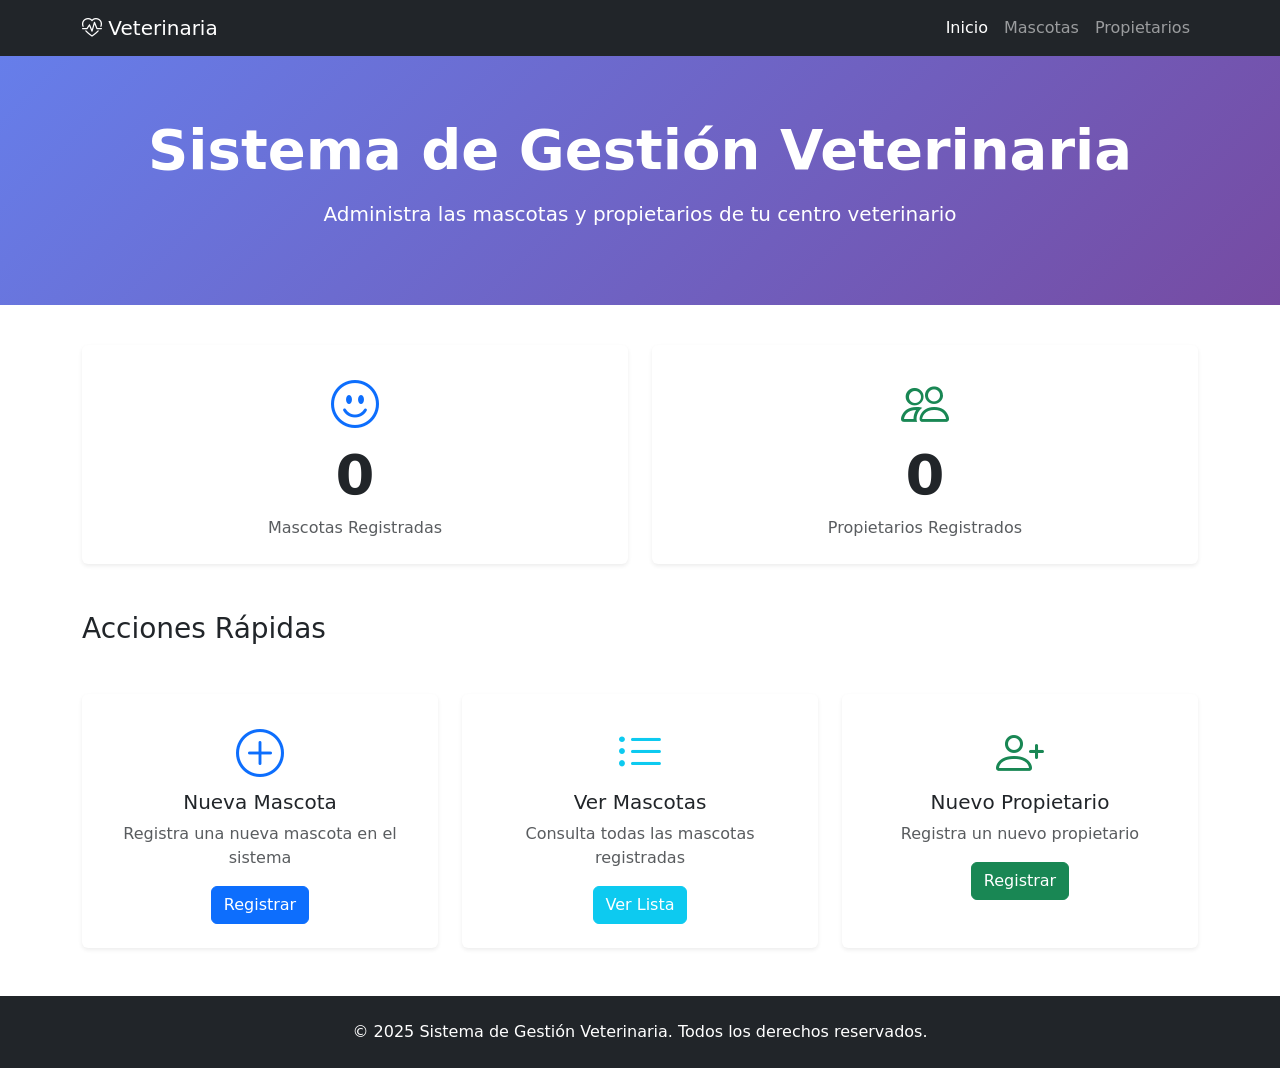
==== sistemadegestiondecentroveterinario/src/main/resources/templates/index.html @ e66d00eb "Terminacion del proyecto" ====
<!DOCTYPE html>
<html lang="es" xmlns:th="http://www.thymeleaf.org">
<head>
    <meta charset="UTF-8">
    <meta name="viewport" content="width=device-width, initial-scale=1.0">
    <title>Sistema de Gestión Veterinaria</title>
    <link href="https://cdn.jsdelivr.net/npm/bootstrap@5.3.0/dist/css/bootstrap.min.css" rel="stylesheet">
    <link rel="stylesheet" href="https://cdn.jsdelivr.net/npm/bootstrap-icons@1.10.0/font/bootstrap-icons.css">
    <style>
        .hero-section {
            background: linear-gradient(135deg, #667eea 0%, #764ba2 100%);
            color: white;
            padding: 60px 0;
            margin-bottom: 40px;
        }
        .stat-card {
            transition: transform 0.3s;
        }
        .stat-card:hover {
            transform: translateY(-5px);
        }
        .feature-icon {
            font-size: 3rem;
            margin-bottom: 1rem;
        }
    </style>
</head>
<body>
<!-- Navbar -->
<nav class="navbar navbar-expand-lg navbar-dark bg-dark">
    <div class="container">
        <a class="navbar-brand" href="/">
            <i class="bi bi-heart-pulse"></i> Veterinaria
        </a>
        <button class="navbar-toggler" type="button" data-bs-toggle="collapse" data-bs-target="#navbarNav">
            <span class="navbar-toggler-icon"></span>
        </button>
        <div class="collapse navbar-collapse" id="navbarNav">
            <ul class="navbar-nav ms-auto">
                <li class="nav-item">
                    <a class="nav-link active" href="/">Inicio</a>
                </li>
                <li class="nav-item">
                    <a class="nav-link" href="/mascotas">Mascotas</a>
                </li>
                <li class="nav-item">
                    <a class="nav-link" href="/propietarios">Propietarios</a>
                </li>
            </ul>
        </div>
    </div>
</nav>

<!-- Hero Section -->
<div class="hero-section">
    <div class="container text-center">
        <h1 class="display-4 fw-bold mb-3">Sistema de Gestión Veterinaria</h1>
        <p class="lead">Administra las mascotas y propietarios de tu centro veterinario</p>
    </div>
</div>

<!-- Statistics Cards -->
<div class="container">
    <div class="row g-4 mb-5">
        <div class="col-md-6">
            <div class="card stat-card border-0 shadow-sm">
                <div class="card-body text-center p-4">
                    <i class="bi bi-emoji-smile feature-icon text-primary"></i>
                    <h2 class="display-4 fw-bold" th:text="${totalMascotas}">0</h2>
                    <p class="text-muted mb-0">Mascotas Registradas</p>
                </div>
            </div>
        </div>
        <div class="col-md-6">
            <div class="card stat-card border-0 shadow-sm">
                <div class="card-body text-center p-4">
                    <i class="bi bi-people feature-icon text-success"></i>
                    <h2 class="display-4 fw-bold" th:text="${totalPropietarios}">0</h2>
                    <p class="text-muted mb-0">Propietarios Registrados</p>
                </div>
            </div>
        </div>
    </div>

    <!-- Quick Actions -->
    <div class="row g-4 mb-5">
        <div class="col-12">
            <h3 class="mb-4">Acciones Rápidas</h3>
        </div>
        <div class="col-md-4">
            <div class="card border-0 shadow-sm h-100">
                <div class="card-body text-center p-4">
                    <i class="bi bi-plus-circle feature-icon text-primary"></i>
                    <h5 class="card-title">Nueva Mascota</h5>
                    <p class="card-text text-muted">Registra una nueva mascota en el sistema</p>
                    <a href="/mascotas/nuevo" class="btn btn-primary">Registrar</a>
                </div>
            </div>
        </div>
        <div class="col-md-4">
            <div class="card border-0 shadow-sm h-100">
                <div class="card-body text-center p-4">
                    <i class="bi bi-list-ul feature-icon text-info"></i>
                    <h5 class="card-title">Ver Mascotas</h5>
                    <p class="card-text text-muted">Consulta todas las mascotas registradas</p>
                    <a href="/mascotas" class="btn btn-info text-white">Ver Lista</a>
                </div>
            </div>
        </div>
        <div class="col-md-4">
            <div class="card border-0 shadow-sm h-100">
                <div class="card-body text-center p-4">
                    <i class="bi bi-person-plus feature-icon text-success"></i>
                    <h5 class="card-title">Nuevo Propietario</h5>
                    <p class="card-text text-muted">Registra un nuevo propietario</p>
                    <a href="/propietarios/nuevo" class="btn btn-success">Registrar</a>
                </div>
            </div>
        </div>
    </div>
</div>

<!-- Footer -->
<footer class="bg-dark text-white text-center py-4 mt-5">
    <div class="container">
        <p class="mb-0">&copy; 2025 Sistema de Gestión Veterinaria. Todos los derechos reservados.</p>
    </div>
</footer>

<script src="https://cdn.jsdelivr.net/npm/bootstrap@5.3.0/dist/js/bootstrap.bundle.min.js"></script>
</body>
</html>
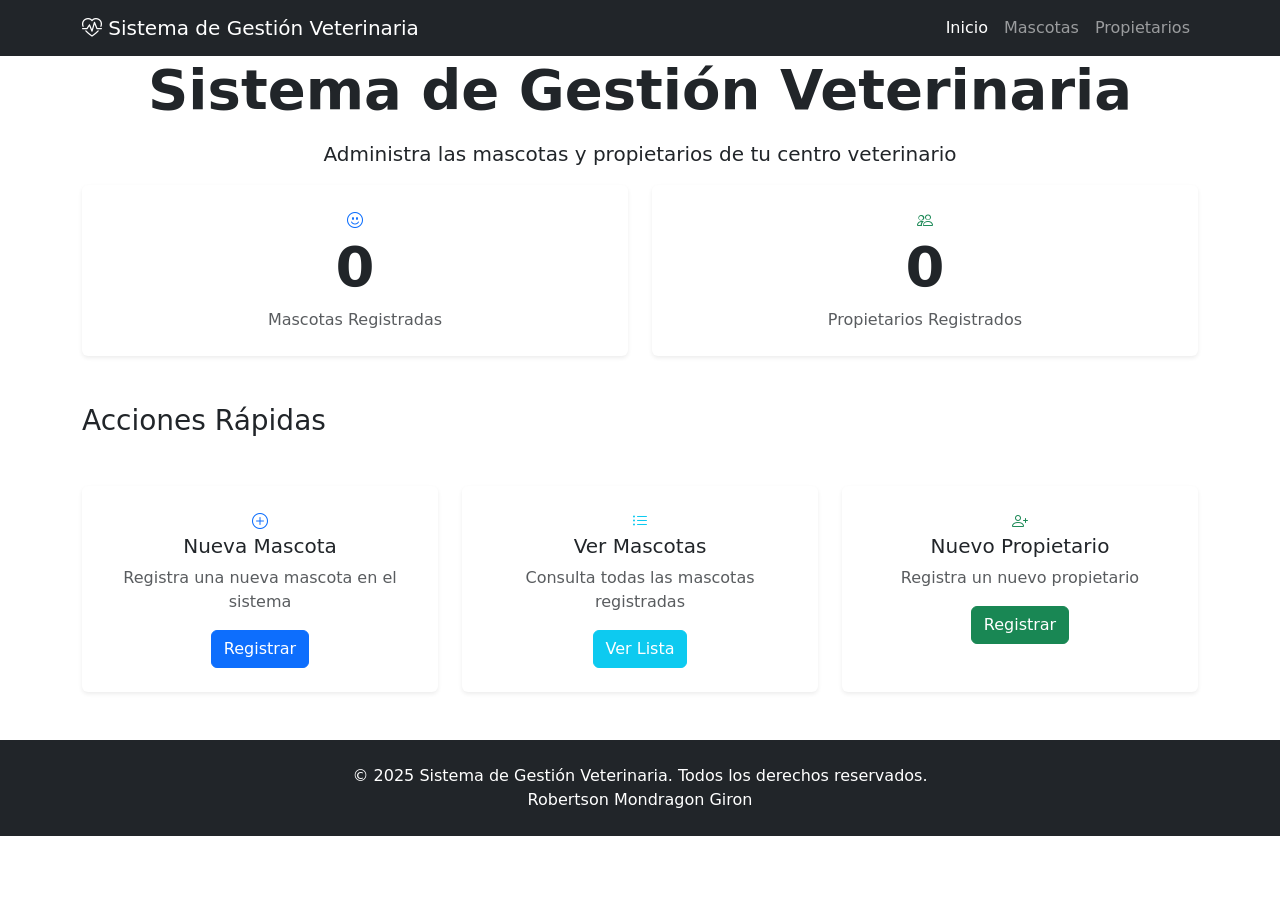
==== commit 4f7c06f0: "Diseño" ====
--- a/sistemadegestiondecentroveterinario/src/main/resources/templates/index.html
+++ b/sistemadegestiondecentroveterinario/src/main/resources/templates/index.html
@@ -6,31 +6,14 @@
     <title>Sistema de Gestión Veterinaria</title>
     <link href="https://cdn.jsdelivr.net/npm/bootstrap@5.3.0/dist/css/bootstrap.min.css" rel="stylesheet">
     <link rel="stylesheet" href="https://cdn.jsdelivr.net/npm/bootstrap-icons@1.10.0/font/bootstrap-icons.css">
-    <style>
-        .hero-section {
-            background: linear-gradient(135deg, #667eea 0%, #764ba2 100%);
-            color: white;
-            padding: 60px 0;
-            margin-bottom: 40px;
-        }
-        .stat-card {
-            transition: transform 0.3s;
-        }
-        .stat-card:hover {
-            transform: translateY(-5px);
-        }
-        .feature-icon {
-            font-size: 3rem;
-            margin-bottom: 1rem;
-        }
-    </style>
+    <link rel="stylesheet" th:href="@{/css/styles.css}">
 </head>
 <body>
-<!-- Navbar -->
+
 <nav class="navbar navbar-expand-lg navbar-dark bg-dark">
     <div class="container">
         <a class="navbar-brand" href="/">
-            <i class="bi bi-heart-pulse"></i> Veterinaria
+            <i class="bi bi-heart-pulse"></i> Sistema de Gestión Veterinaria
         </a>
         <button class="navbar-toggler" type="button" data-bs-toggle="collapse" data-bs-target="#navbarNav">
             <span class="navbar-toggler-icon"></span>
@@ -51,7 +34,7 @@
     </div>
 </nav>
 
-<!-- Hero Section -->
+
 <div class="hero-section">
     <div class="container text-center">
         <h1 class="display-4 fw-bold mb-3">Sistema de Gestión Veterinaria</h1>
@@ -59,7 +42,7 @@
     </div>
 </div>
 
-<!-- Statistics Cards -->
+
 <div class="container">
     <div class="row g-4 mb-5">
         <div class="col-md-6">
@@ -82,7 +65,7 @@
         </div>
     </div>
 
-    <!-- Quick Actions -->
+
     <div class="row g-4 mb-5">
         <div class="col-12">
             <h3 class="mb-4">Acciones Rápidas</h3>
@@ -120,10 +103,11 @@
     </div>
 </div>
 
-<!-- Footer -->
+
 <footer class="bg-dark text-white text-center py-4 mt-5">
     <div class="container">
         <p class="mb-0">&copy; 2025 Sistema de Gestión Veterinaria. Todos los derechos reservados.</p>
+        <p class="mb-0">Robertson Mondragon Giron</p>
     </div>
 </footer>
 
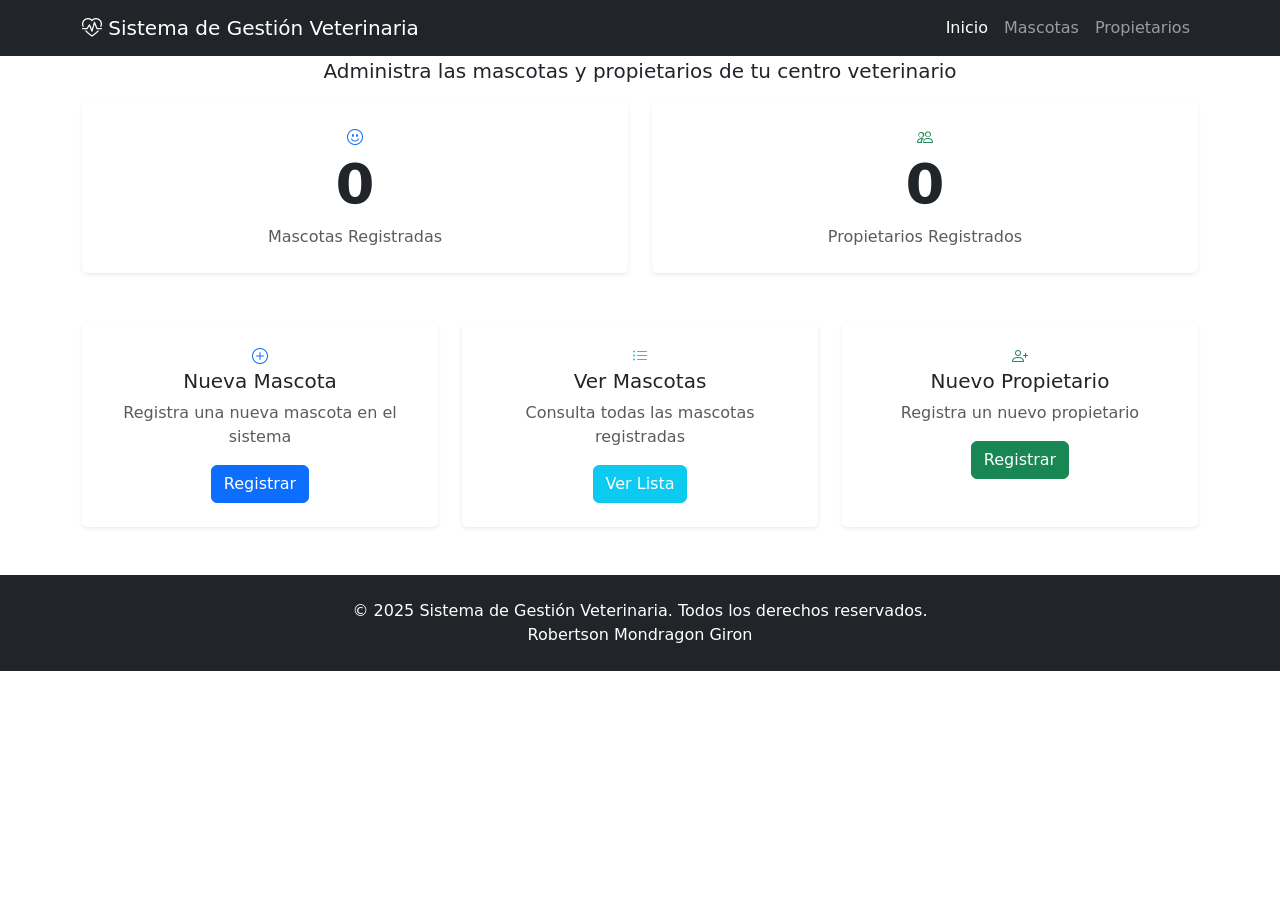
==== commit 2cff2d48: "terminacion del proyecto" ====
--- a/sistemadegestiondecentroveterinario/src/main/resources/templates/index.html
+++ b/sistemadegestiondecentroveterinario/src/main/resources/templates/index.html
@@ -37,7 +37,6 @@
 
 <div class="hero-section">
     <div class="container text-center">
-        <h1 class="display-4 fw-bold mb-3">Sistema de Gestión Veterinaria</h1>
         <p class="lead">Administra las mascotas y propietarios de tu centro veterinario</p>
     </div>
 </div>
@@ -67,9 +66,6 @@
 
 
     <div class="row g-4 mb-5">
-        <div class="col-12">
-            <h3 class="mb-4">Acciones Rápidas</h3>
-        </div>
         <div class="col-md-4">
             <div class="card border-0 shadow-sm h-100">
                 <div class="card-body text-center p-4">
